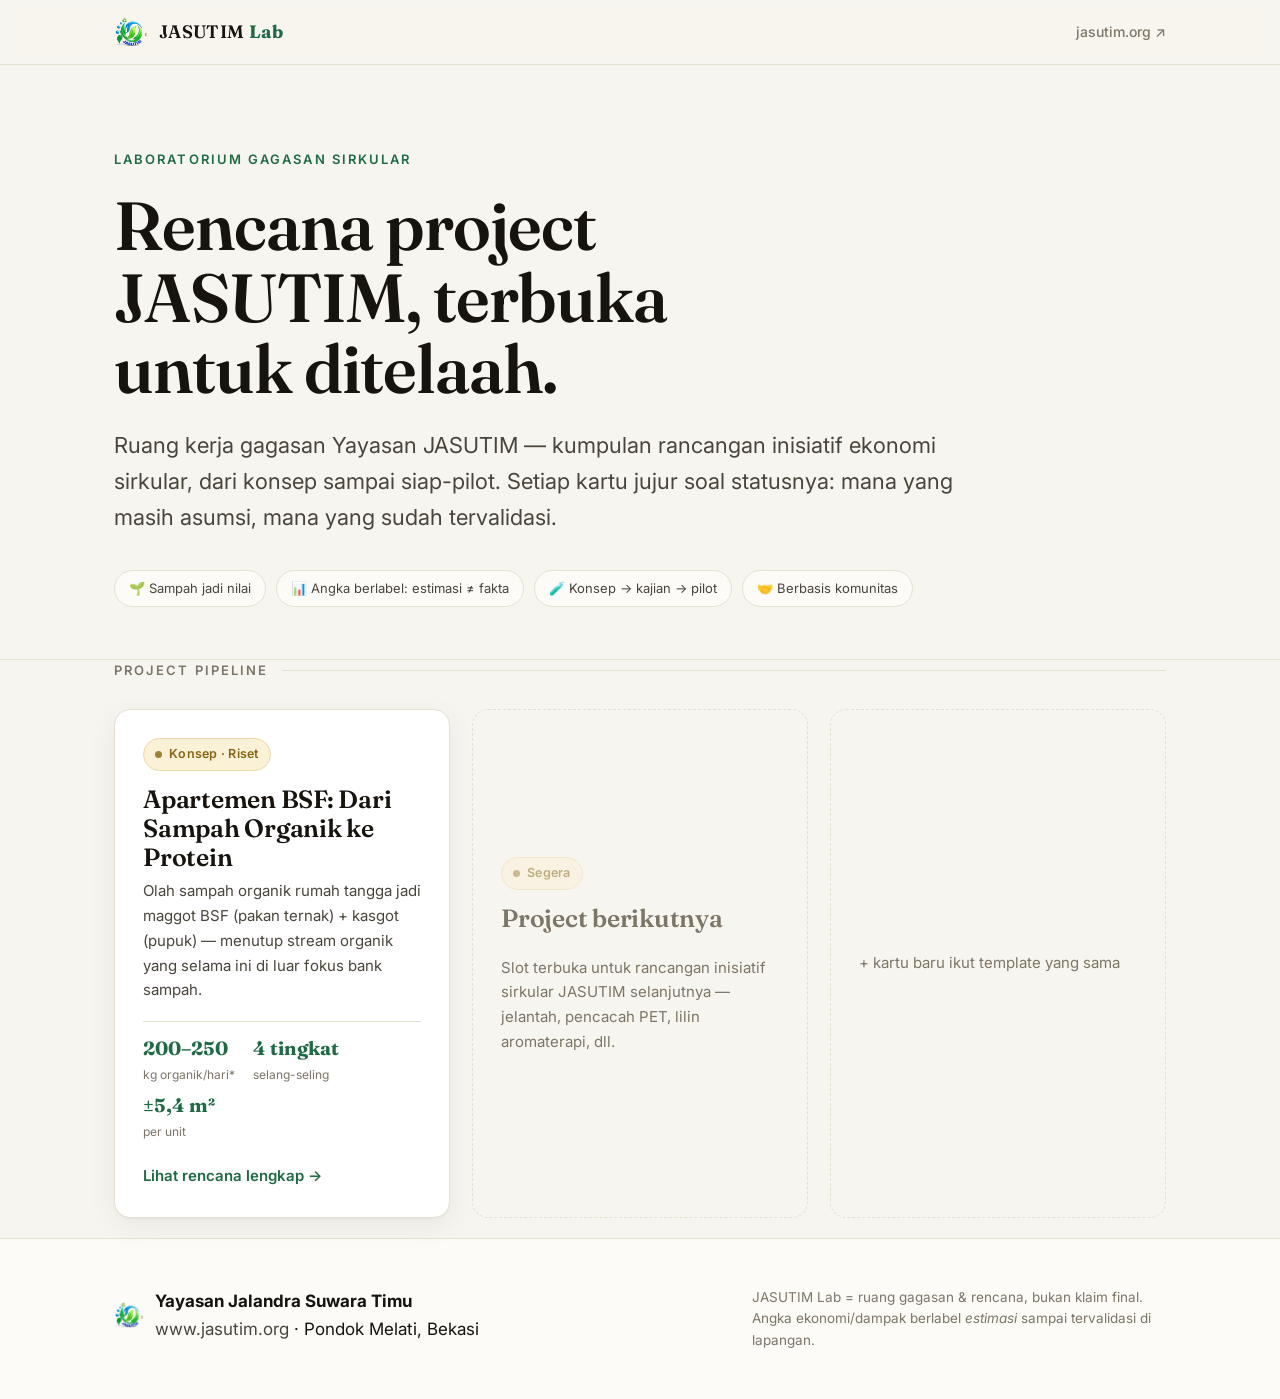
==== index.html @ 81738f80 "JASUTIM Lab: portfolio + Apartemen BSF project brief (preview, noindex) Co-Authored-By: Claude Opus " ====
<!DOCTYPE html>
<html lang="id">
<head>
<meta charset="UTF-8">
<meta name="viewport" content="width=device-width, initial-scale=1.0">
<meta name="robots" content="noindex"><!-- preview only; remove saat pindah ke lab.jasutim.org -->
<title>JASUTIM Lab — Rencana & Inovasi Project Sirkular</title>
<meta name="description" content="Laboratorium gagasan Yayasan JASUTIM: kumpulan rencana, riset, dan rancangan inisiatif ekonomi sirkular — dari konsep sampai siap-pilot. Transparan soal status & asumsi.">
<meta property="og:title" content="JASUTIM Lab — Rencana & Inovasi Project Sirkular">
<meta property="og:description" content="Kumpulan rencana project ekonomi sirkular Yayasan JASUTIM. Dari konsep sampai siap-pilot.">
<meta property="og:type" content="website">
<link rel="icon" href="icon.png">
<link rel="preconnect" href="https://fonts.googleapis.com">
<link rel="preconnect" href="https://fonts.gstatic.com" crossorigin>
<link href="https://fonts.googleapis.com/css2?family=Fraunces:opsz,wght@9..144,500;9..144,600&family=Inter:wght@400;500;600;700&display=swap" rel="stylesheet">
<link rel="stylesheet" href="style.css">
</head>
<body>

<header class="site-head">
  <div class="wrap">
    <a class="brand" href="index.html">
      <img src="logo-t.png" alt="JASUTIM">
      <span class="wm">JASUTIM <b>Lab</b></span>
    </a>
    <a class="head-link" href="https://www.jasutim.org">jasutim.org ↗</a>
  </div>
</header>

<main>
  <div class="hero">
    <div class="wrap">
      <p class="eyebrow">Laboratorium Gagasan Sirkular</p>
      <h1>Rencana project JASUTIM, terbuka untuk ditelaah.</h1>
      <p class="lead">Ruang kerja gagasan Yayasan JASUTIM — kumpulan rancangan inisiatif ekonomi sirkular, dari konsep sampai siap-pilot. Setiap kartu jujur soal statusnya: mana yang masih asumsi, mana yang sudah tervalidasi.</p>
      <div class="principles">
        <span>🌱 Sampah jadi nilai</span>
        <span>📊 Angka berlabel: estimasi ≠ fakta</span>
        <span>🧪 Konsep → kajian → pilot</span>
        <span>🤝 Berbasis komunitas</span>
      </div>
    </div>
  </div>

  <section class="wrap">
    <p class="sec-label">Project Pipeline</p>
    <div class="grid">

      <!-- ============ CARD 1: Apartemen BSF ============ -->
      <a class="card live" href="apartemen-bsf.html" style="color:inherit">
        <span class="badge konsep"><span class="dot"></span>Konsep · Riset</span>
        <h3>Apartemen BSF: Dari Sampah Organik ke Protein</h3>
        <p class="tag">Olah sampah organik rumah tangga jadi maggot BSF (pakan ternak) + kasgot (pupuk) — menutup stream organik yang selama ini di luar fokus bank sampah.</p>
        <div class="mini">
          <div><b>200–250</b><small>kg organik/hari*</small></div>
          <div><b>4 tingkat</b><small>selang-seling</small></div>
          <div><b>±5,4 m²</b><small>per unit</small></div>
        </div>
        <span class="go">Lihat rencana lengkap →</span>
      </a>

      <!-- ghost slots: portfolio yang tumbuh -->
      <div class="card ghost">
        <span class="badge konsep" style="opacity:.5"><span class="dot"></span>Segera</span>
        <h3>Project berikutnya</h3>
        <p class="gh">Slot terbuka untuk rancangan inisiatif sirkular JASUTIM selanjutnya — jelantah, pencacah PET, lilin aromaterapi, dll.</p>
      </div>

      <div class="card ghost">
        <span class="gh">+ kartu baru ikut template yang sama</span>
      </div>

    </div>
  </section>
</main>

<footer class="site-foot">
  <div class="wrap">
    <div class="fb">
      <img src="logo-t.png" alt="JASUTIM">
      <div>
        <strong>Yayasan Jalandra Suwara Timu</strong><br>
        <a href="https://www.jasutim.org">www.jasutim.org</a> · Pondok Melati, Bekasi
      </div>
    </div>
    <p>JASUTIM Lab = ruang gagasan & rencana, bukan klaim final. Angka ekonomi/dampak berlabel <em>estimasi</em> sampai tervalidasi di lapangan.</p>
  </div>
</footer>

</body>
</html>
---- style.css ----
/* ============================================================
   JASUTIM LAB — shared stylesheet
   DNA: OSF-inspired editorial restraint, off-white + emerald,
   big serif display, near-black on paper. Bahasa Indonesia.
   ============================================================ */

:root{
  --paper:#F7F5EF;
  --paper-2:#FCFBF7;
  --card:#FFFFFF;
  --ink:#17130E;
  --ink-soft:#4A453C;
  --muted:#7C7568;
  --line:#E6E0D1;
  --line-strong:#D8D1BF;
  --emerald:#1F6B46;
  --emerald-deep:#164D33;
  --emerald-soft:#E8F0E8;
  --amber-bg:#FBF1D6;
  --amber-ink:#876512;
  --amber-line:#EAD8A6;
  --shadow:0 1px 2px rgba(23,19,14,.04), 0 8px 30px rgba(23,19,14,.06);
  --maxw:1100px;
  --serif:"Fraunces",Georgia,"Times New Roman",serif;
  --sans:"Inter",system-ui,-apple-system,Segoe UI,Roboto,sans-serif;
}

*{box-sizing:border-box}
html{scroll-behavior:smooth}
body{
  margin:0;background:var(--paper);color:var(--ink);
  font-family:var(--sans);font-size:17px;line-height:1.65;
  -webkit-font-smoothing:antialiased;text-rendering:optimizeLegibility;
}
.wrap{max-width:var(--maxw);margin:0 auto;padding:0 24px}
a{color:var(--emerald);text-decoration:none}
a:hover{text-decoration:underline}

/* ---------- header ---------- */
.site-head{
  position:sticky;top:0;z-index:20;
  background:rgba(247,245,239,.86);backdrop-filter:saturate(180%) blur(10px);
  border-bottom:1px solid var(--line);
}
.site-head .wrap{display:flex;align-items:center;justify-content:space-between;height:64px}
.brand{display:flex;align-items:center;gap:11px;font-weight:600}
.brand img{width:34px;height:34px;display:block}
.brand .wm{font-family:var(--serif);font-weight:600;letter-spacing:.02em;font-size:18px;color:var(--ink)}
.brand .wm b{color:var(--emerald)}
.head-link{font-size:14px;color:var(--muted);font-weight:500}

/* ---------- hero ---------- */
.hero{padding:84px 0 52px;border-bottom:1px solid var(--line)}
.eyebrow{
  font-size:13px;letter-spacing:.16em;text-transform:uppercase;
  color:var(--emerald);font-weight:600;margin:0 0 20px;
}
.hero h1{
  font-family:var(--serif);font-weight:600;line-height:1.05;
  font-size:clamp(36px,6vw,68px);letter-spacing:-.015em;margin:0 0 22px;max-width:14ch;
}
.hero p.lead{font-size:clamp(18px,2.3vw,22px);color:var(--ink-soft);max-width:60ch;margin:0}

/* principle strip */
.principles{display:flex;flex-wrap:wrap;gap:10px;margin-top:34px}
.principles span{
  font-size:13px;color:var(--ink-soft);background:var(--paper-2);
  border:1px solid var(--line);border-radius:999px;padding:7px 14px;
}

/* ---------- section ---------- */
section{padding:64px 0}
.sec-label{
  font-size:13px;letter-spacing:.16em;text-transform:uppercase;
  color:var(--muted);font-weight:600;margin:0 0 28px;
  display:flex;align-items:center;gap:14px;
}
.sec-label::after{content:"";flex:1;height:1px;background:var(--line)}

/* ---------- project cards ---------- */
.grid{display:grid;grid-template-columns:repeat(auto-fill,minmax(320px,1fr));gap:22px}
.card{
  background:var(--card);border:1px solid var(--line);border-radius:16px;
  padding:28px;box-shadow:var(--shadow);display:flex;flex-direction:column;
  transition:transform .18s ease,box-shadow .18s ease,border-color .18s ease;
}
.card.live:hover{transform:translateY(-3px);box-shadow:0 10px 40px rgba(23,19,14,.10);border-color:var(--line-strong)}
.card h3{font-family:var(--serif);font-weight:600;font-size:25px;line-height:1.15;margin:14px 0 8px;letter-spacing:-.01em}
.card .tag{color:var(--ink-soft);font-size:15px;margin:0 0 18px;flex:1}
.card .mini{display:flex;flex-wrap:wrap;gap:8px 18px;margin:0 0 20px;padding-top:16px;border-top:1px solid var(--line)}
.card .mini b{display:block;font-family:var(--serif);font-size:19px;color:var(--emerald);line-height:1.1}
.card .mini small{font-size:12px;color:var(--muted)}
.card .go{font-weight:600;font-size:15px;color:var(--emerald)}
.card.ghost{border-style:dashed;background:transparent;box-shadow:none;align-items:flex-start;justify-content:center;min-height:200px}
.card.ghost .gh{color:var(--muted);font-size:15px}
.card.ghost h3{color:var(--muted)}

/* status badge */
.badge{
  display:inline-flex;align-items:center;gap:7px;align-self:flex-start;
  font-size:12.5px;font-weight:600;letter-spacing:.02em;
  padding:5px 11px;border-radius:999px;border:1px solid;
}
.badge.konsep{background:var(--amber-bg);color:var(--amber-ink);border-color:var(--amber-line)}
.badge.pilot{background:var(--emerald-soft);color:var(--emerald-deep);border-color:#BFD8C6}
.badge .dot{width:7px;height:7px;border-radius:50%;background:currentColor;opacity:.8}

/* ---------- detail / article ---------- */
.crumb{padding:26px 0 0;font-size:14px;color:var(--muted)}
.art-head{padding:30px 0 44px;border-bottom:1px solid var(--line)}
.art-head h1{font-family:var(--serif);font-weight:600;font-size:clamp(32px,5vw,54px);line-height:1.06;letter-spacing:-.015em;margin:18px 0 16px;max-width:18ch}
.art-head .tagline{font-size:clamp(18px,2.2vw,22px);color:var(--ink-soft);font-style:italic;margin:0 0 18px;max-width:48ch}
.art-head .oneliner{font-size:16px;color:var(--muted);max-width:62ch;margin:0}

/* big stat band */
.stats{display:grid;grid-template-columns:repeat(auto-fit,minmax(160px,1fr));gap:1px;background:var(--line);border:1px solid var(--line);border-radius:14px;overflow:hidden;margin:40px 0}
.stats .s{background:var(--paper-2);padding:24px 22px}
.stats .s b{display:block;font-family:var(--serif);font-size:clamp(26px,4vw,38px);color:var(--emerald);line-height:1;letter-spacing:-.01em}
.stats .s small{display:block;margin-top:8px;font-size:13px;color:var(--ink-soft)}

/* article body */
.art h2{font-family:var(--serif);font-weight:600;font-size:clamp(24px,3.4vw,33px);letter-spacing:-.01em;margin:8px 0 18px;display:flex;gap:14px;align-items:baseline}
.art h2 .n{font-size:15px;color:var(--emerald);font-family:var(--sans);font-weight:700;letter-spacing:.04em}
.art h3{font-family:var(--serif);font-size:21px;font-weight:600;margin:28px 0 10px}
.art p{margin:0 0 16px;color:var(--ink-soft)}
.art ul{margin:0 0 16px;padding-left:22px;color:var(--ink-soft)}
.art li{margin:7px 0}
.art strong{color:var(--ink)}

.block{padding:48px 0;border-bottom:1px solid var(--line)}
.block:last-of-type{border-bottom:none}

/* tables */
table{width:100%;border-collapse:collapse;margin:14px 0 22px;font-size:15px}
th,td{text-align:left;padding:12px 14px;border-bottom:1px solid var(--line);vertical-align:top}
thead th{font-size:12.5px;letter-spacing:.04em;text-transform:uppercase;color:var(--muted);font-weight:600;border-bottom:1.5px solid var(--line-strong)}
tbody tr:hover{background:var(--paper-2)}
td b,th b{color:var(--ink)}

/* callout */
.callout{
  border-left:3px solid var(--emerald);background:var(--emerald-soft);
  padding:18px 22px;border-radius:0 12px 12px 0;margin:22px 0;font-size:15px;color:var(--emerald-deep);
}
.callout.warn{border-left-color:#C99A1E;background:var(--amber-bg);color:var(--amber-ink)}
.callout strong{color:inherit}

/* SDG / chips */
.chips{display:flex;flex-wrap:wrap;gap:9px;margin:6px 0 18px}
.chip{font-size:13px;font-weight:600;background:var(--paper-2);border:1px solid var(--line);border-radius:8px;padding:6px 12px;color:var(--ink-soft)}
.chip b{color:var(--emerald)}

/* mermaid frame */
.diagram{background:var(--paper-2);border:1px solid var(--line);border-radius:16px;padding:26px;margin:22px 0;overflow-x:auto}
.diagram .mermaid{display:flex;justify-content:center;min-width:560px}
.cap{font-size:13.5px;color:var(--muted);margin:10px 2px 0}

/* fases timeline */
.phase{display:grid;grid-template-columns:auto 1fr;gap:0 22px}
.phase .pin{display:flex;flex-direction:column;align-items:center}
.phase .pin i{width:13px;height:13px;border-radius:50%;background:var(--emerald);margin-top:6px}
.phase .pin span{flex:1;width:2px;background:var(--line)}
.phase .pe{padding:0 0 26px}
.phase .pe h4{margin:0 0 4px;font-size:17px}
.phase .pe .when{font-size:13px;color:var(--emerald);font-weight:600}
.phase .pe p{margin:6px 0 0;font-size:15px}

/* footer */
.site-foot{border-top:1px solid var(--line);background:var(--paper-2);padding:48px 0;margin-top:20px}
.site-foot .wrap{display:flex;flex-wrap:wrap;gap:20px;justify-content:space-between;align-items:flex-start}
.site-foot .fb{display:flex;align-items:center;gap:11px}
.site-foot .fb img{width:30px;height:30px}
.site-foot p{margin:0;font-size:13.5px;color:var(--muted);max-width:46ch;line-height:1.6}
.site-foot a{color:var(--ink-soft)}

@media(max-width:640px){
  body{font-size:16px}
  .hero{padding:56px 0 40px}
  section{padding:48px 0}
  .card{padding:22px}
}
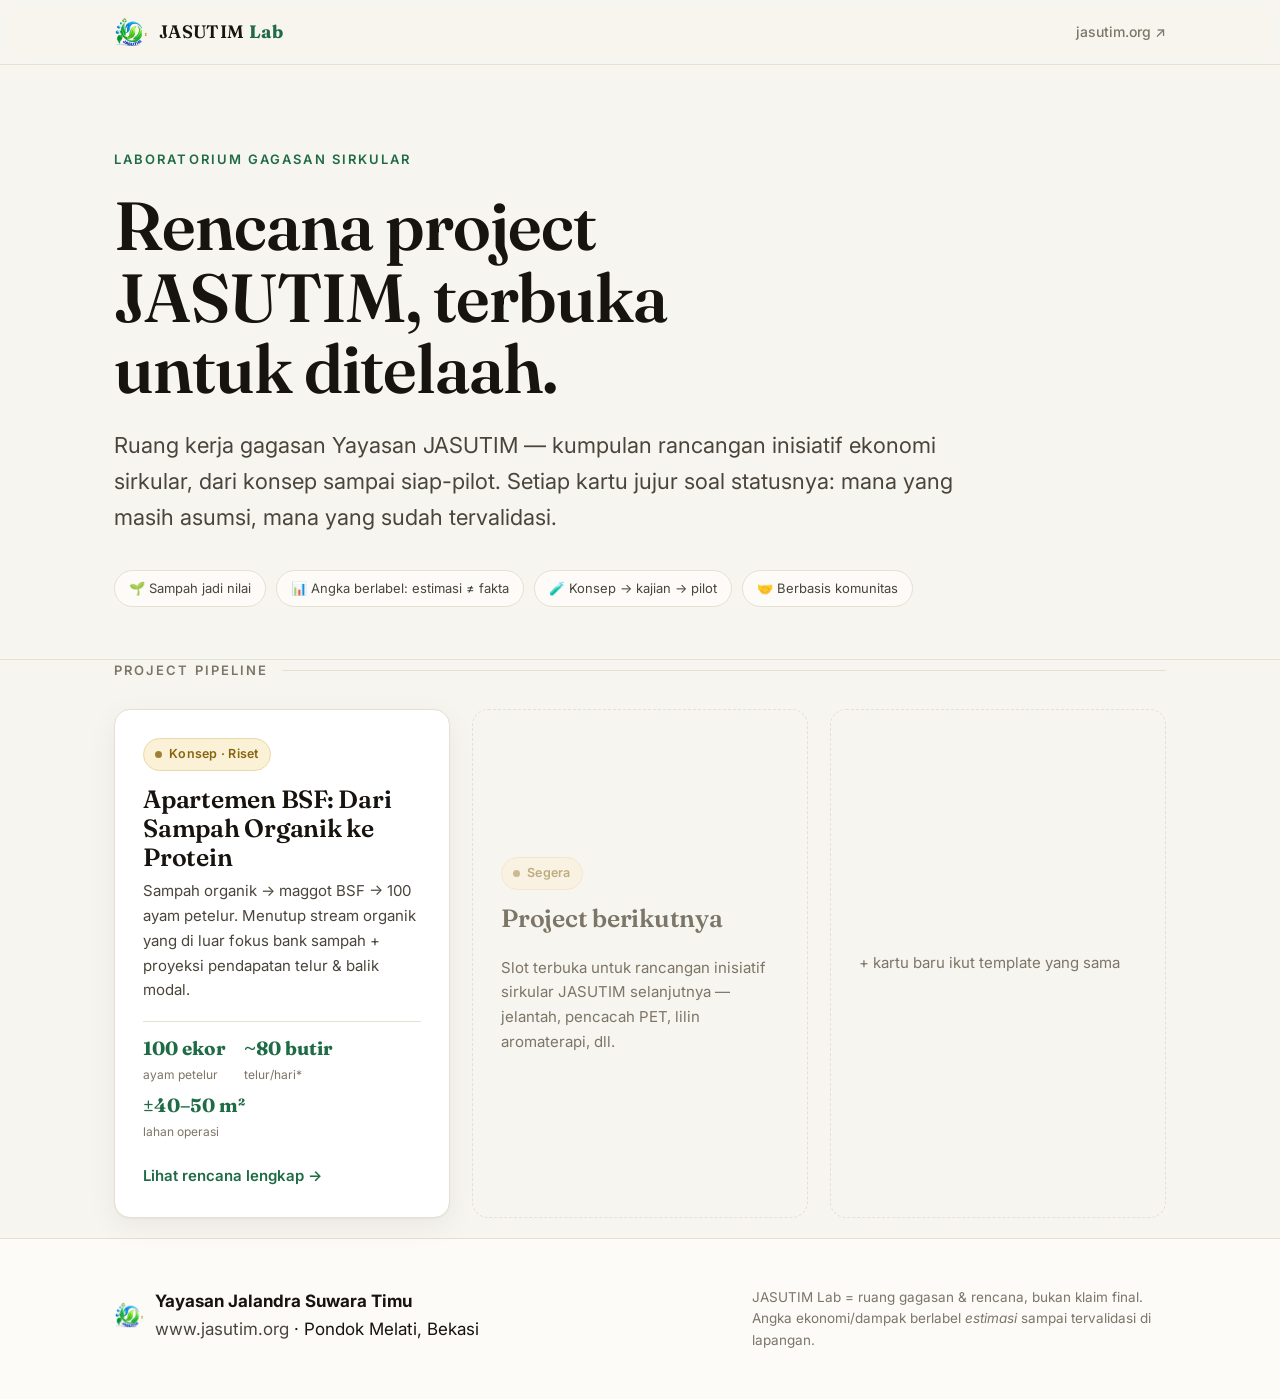
==== commit f76aa6e9: "Detail Apartemen BSF: operasi ternak 100 ekor + proyeksi ekonomi (visual-forward) - Operasi ternak: " ====
--- a/index.html
+++ b/index.html
@@ -50,11 +50,11 @@
       <a class="card live" href="apartemen-bsf.html" style="color:inherit">
         <span class="badge konsep"><span class="dot"></span>Konsep · Riset</span>
         <h3>Apartemen BSF: Dari Sampah Organik ke Protein</h3>
-        <p class="tag">Olah sampah organik rumah tangga jadi maggot BSF (pakan ternak) + kasgot (pupuk) — menutup stream organik yang selama ini di luar fokus bank sampah.</p>
+        <p class="tag">Sampah organik → maggot BSF → 100 ayam petelur. Menutup stream organik yang di luar fokus bank sampah + proyeksi pendapatan telur &amp; balik modal.</p>
         <div class="mini">
-          <div><b>200–250</b><small>kg organik/hari*</small></div>
-          <div><b>4 tingkat</b><small>selang-seling</small></div>
-          <div><b>±5,4 m²</b><small>per unit</small></div>
+          <div><b>100 ekor</b><small>ayam petelur</small></div>
+          <div><b>~80 butir</b><small>telur/hari*</small></div>
+          <div><b>±40–50 m²</b><small>lahan operasi</small></div>
         </div>
         <span class="go">Lihat rencana lengkap →</span>
       </a>
--- a/style.css
+++ b/style.css
@@ -179,3 +179,43 @@
   section{padding:48px 0}
   .card{padding:22px}
 }
+
+/* ============ visual blocks (v2: ekonomi & operasi) ============ */
+.twocol{display:grid;grid-template-columns:1fr 1fr;gap:18px;margin:22px 0}
+@media(max-width:640px){.twocol{grid-template-columns:1fr}}
+.asset{background:var(--card);border:1px solid var(--line);border-radius:14px;padding:22px;box-shadow:var(--shadow)}
+.asset .ic{font-size:26px;line-height:1}
+.asset h4{font-family:var(--serif);font-size:20px;margin:10px 0 4px}
+.asset .role{font-size:12.5px;font-weight:600;letter-spacing:.04em;text-transform:uppercase;color:var(--emerald)}
+.asset p{font-size:14px;margin:8px 0 0}
+.asset .big{font-family:var(--serif);font-size:30px;color:var(--ink);margin-top:12px;display:block;line-height:1}
+.asset .big small{font-size:13px;color:var(--muted);font-family:var(--sans)}
+
+/* segmented land bar */
+.segbar{display:flex;height:62px;border-radius:12px;overflow:hidden;border:1px solid var(--line);margin:10px 0 6px;font-size:12.5px}
+.segbar span{display:flex;flex-direction:column;justify-content:center;align-items:center;color:#fff;text-align:center;padding:4px;line-height:1.2}
+.segbar span b{font-size:15px}
+.seg-a{background:#1F6B46}.seg-b{background:#3A7D5C}.seg-c{background:#9BB0A2;color:#143A28!important}
+
+/* labeled horizontal bars */
+.bars{margin:18px 0}
+.bar{display:grid;grid-template-columns:130px 1fr auto;align-items:center;gap:12px;margin:9px 0;font-size:14px}
+.bar .lbl{color:var(--ink-soft)}
+.bar .track{background:var(--paper);border:1px solid var(--line);border-radius:7px;height:26px;overflow:hidden}
+.bar .fill{height:100%;background:linear-gradient(90deg,#1F6B46,#3A7D5C);border-radius:6px 0 0 6px}
+.bar .val{font-weight:600;color:var(--ink);white-space:nowrap}
+
+/* payback scenarios */
+.pay{margin:16px 0}
+.pay .row{display:grid;grid-template-columns:150px 1fr;gap:14px;align-items:center;margin:12px 0}
+.pay .sc{font-size:13.5px}
+.pay .sc b{display:block;font-size:15px;color:var(--ink)}
+.pay .meter{position:relative;background:var(--paper);border:1px solid var(--line);border-radius:8px;height:38px}
+.pay .mfill{position:absolute;top:0;left:0;height:100%;border-radius:7px 0 0 7px;display:flex;align-items:center;padding-left:12px;color:#fff;font-weight:600;font-size:14px;white-space:nowrap}
+.pay .opt{background:linear-gradient(90deg,#1F6B46,#37805C)}
+.pay .con{background:linear-gradient(90deg,#9B7A1E,#C2992B)}
+.pay .scale{display:flex;justify-content:space-between;font-size:11.5px;color:var(--muted);margin-left:164px}
+
+/* recommendation chip + tbd */
+.rec{display:inline-flex;align-items:center;gap:9px;background:var(--emerald-soft);border:1px solid #BFD8C6;color:var(--emerald-deep);font-weight:600;padding:10px 16px;border-radius:10px;margin:6px 0 4px;font-size:15px}
+.tbd{display:inline-flex;align-items:center;gap:7px;background:var(--amber-bg);border:1px dashed var(--amber-line);color:var(--amber-ink);font-weight:600;padding:8px 13px;border-radius:9px;font-size:13.5px}
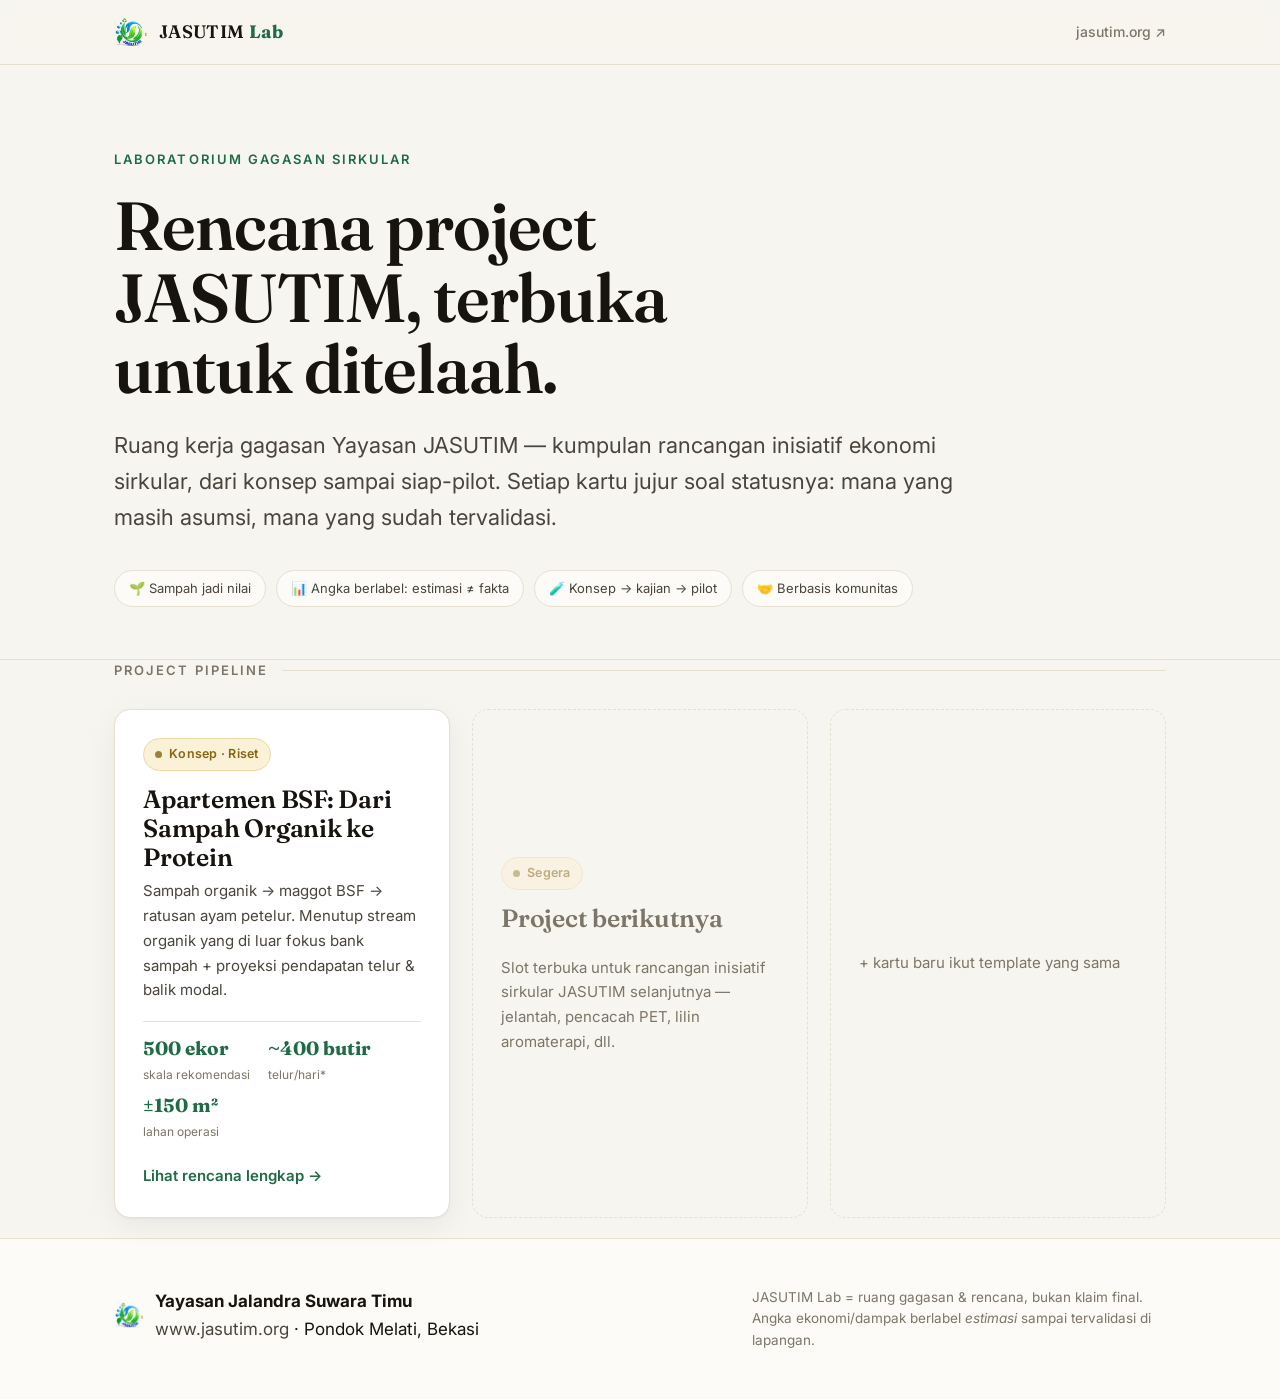
==== commit 2e08c7d2: "Re-anchor page to 500 ekor (skala rekomendasi) + fix cashflow card layout - Header/proyeksi/lahan/CA" ====
--- a/index.html
+++ b/index.html
@@ -50,11 +50,11 @@
       <a class="card live" href="apartemen-bsf.html" style="color:inherit">
         <span class="badge konsep"><span class="dot"></span>Konsep · Riset</span>
         <h3>Apartemen BSF: Dari Sampah Organik ke Protein</h3>
-        <p class="tag">Sampah organik → maggot BSF → 100 ayam petelur. Menutup stream organik yang di luar fokus bank sampah + proyeksi pendapatan telur &amp; balik modal.</p>
+        <p class="tag">Sampah organik → maggot BSF → ratusan ayam petelur. Menutup stream organik yang di luar fokus bank sampah + proyeksi pendapatan telur &amp; balik modal.</p>
         <div class="mini">
-          <div><b>100 ekor</b><small>ayam petelur</small></div>
-          <div><b>~80 butir</b><small>telur/hari*</small></div>
-          <div><b>±40–50 m²</b><small>lahan operasi</small></div>
+          <div><b>500 ekor</b><small>skala rekomendasi</small></div>
+          <div><b>~400 butir</b><small>telur/hari*</small></div>
+          <div><b>±150 m²</b><small>lahan operasi</small></div>
         </div>
         <span class="go">Lihat rencana lengkap →</span>
       </a>
--- a/style.css
+++ b/style.css
@@ -219,3 +219,23 @@
 /* recommendation chip + tbd */
 .rec{display:inline-flex;align-items:center;gap:9px;background:var(--emerald-soft);border:1px solid #BFD8C6;color:var(--emerald-deep);font-weight:600;padding:10px 16px;border-radius:10px;margin:6px 0 4px;font-size:15px}
 .tbd{display:inline-flex;align-items:center;gap:7px;background:var(--amber-bg);border:1px dashed var(--amber-line);color:var(--amber-ink);font-weight:600;padding:8px 13px;border-radius:9px;font-size:13.5px}
+
+/* ============ skala & margin cards ============ */
+.scales{display:grid;grid-template-columns:repeat(4,1fr);gap:14px;margin:22px 0}
+@media(max-width:640px){.scales{grid-template-columns:repeat(2,1fr)}}
+.scard{background:var(--card);border:1px solid var(--line);border-radius:14px;padding:20px 14px;text-align:center;box-shadow:var(--shadow);position:relative}
+.scard.best{border:2px solid var(--emerald);box-shadow:0 10px 34px rgba(31,107,70,.16)}
+.scard .sz{font-family:var(--serif);font-size:32px;color:var(--ink);line-height:1}
+.scard .sz small{font-size:12px;color:var(--muted);font-family:var(--sans);display:block;margin-top:3px;letter-spacing:.04em;text-transform:uppercase}
+.scard .net{margin:13px 0 0;font-size:12.5px;color:var(--ink-soft);line-height:1.3}
+.scard .net b{display:block;font-size:17px;color:var(--emerald);font-family:var(--serif)}
+.scard .net.sub{margin-top:9px;padding-top:9px;border-top:1px solid var(--line)}
+.scard .net.sub b{color:var(--ink)}
+.scard .net.sub b.loss{color:#B0451E}
+.scard .vb{margin-top:13px;font-size:11.5px;font-weight:600;padding:4px 11px;border-radius:999px;display:inline-block}
+.scard .vb.demo{background:var(--amber-bg);color:var(--amber-ink)}
+.scard .vb.mid{background:var(--paper);color:var(--ink-soft);border:1px solid var(--line)}
+.scard .vb.ok{background:var(--emerald-soft);color:var(--emerald-deep)}
+.scard .ribbon{position:absolute;top:-11px;left:50%;transform:translateX(-50%);background:var(--emerald);color:#fff;font-size:11px;font-weight:600;padding:3px 11px;border-radius:999px;white-space:nowrap;box-shadow:0 2px 8px rgba(31,107,70,.3)}
+.legend{font-size:12.5px;color:var(--muted);margin:0 0 4px;display:flex;gap:18px;flex-wrap:wrap}
+.legend i{font-style:normal;color:var(--ink-soft)}
